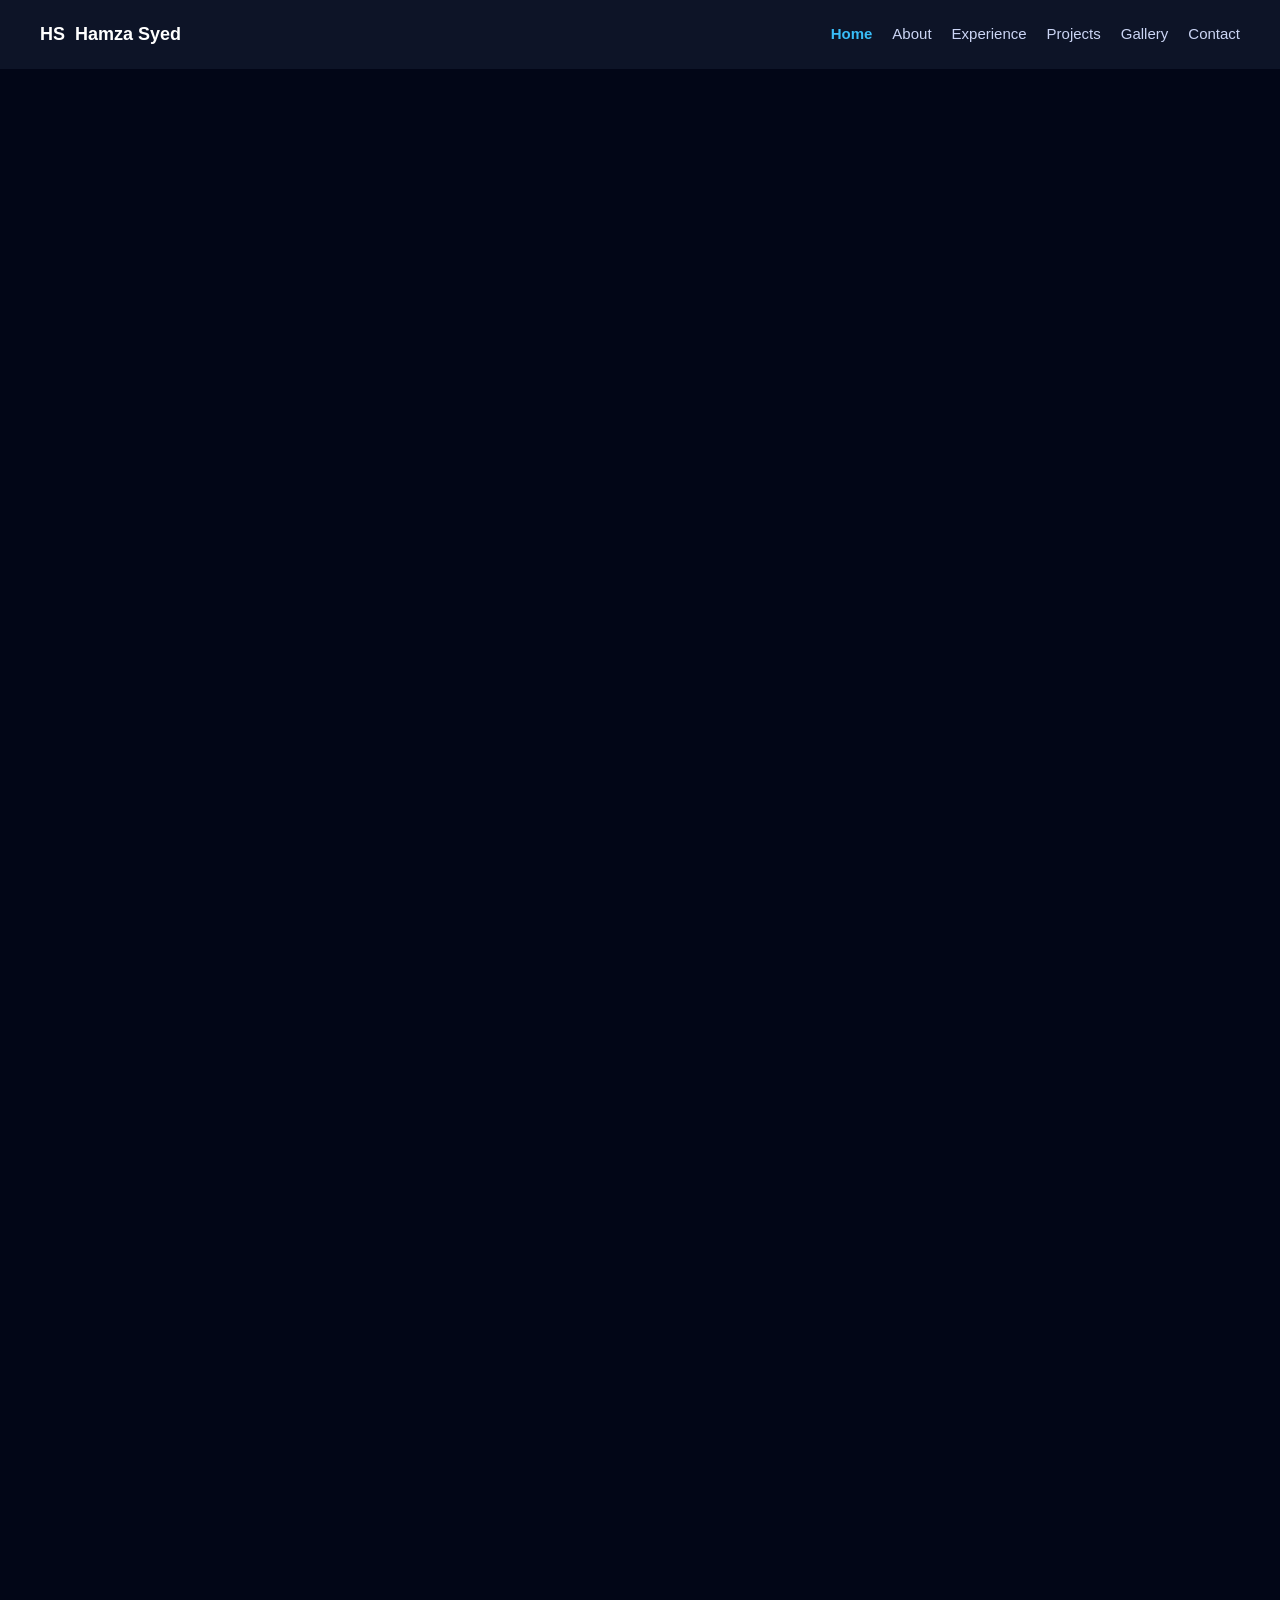
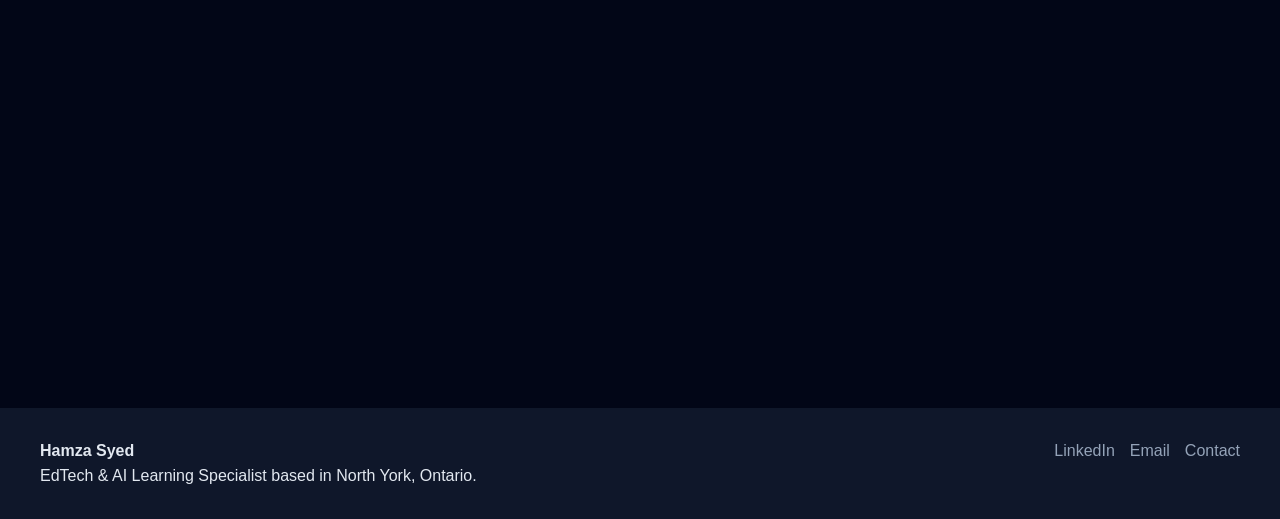
==== index.html @ 0a624311 "Update skills displayed in index.html Removed some skills from the skills display section." ====
<!DOCTYPE html>
<html lang="en">
<head>
  <meta charset="UTF-8" />
  <meta name="viewport" content="width=device-width, initial-scale=1.0" />
  <title>Hamza Syed | EdTech, AI & Data Learning Specialist</title>
  <meta name="description" content="Portfolio of Hamza Syed, EdTech & AI Learning Specialist, founder of EduTechX Global, focused on AI literacy, data analytics, learning design, and scalable education programs." />
  <link rel="stylesheet" href="style.css" />
  <script defer src="script.js"></script>
</head>
<body>
  <header class="site-header">
    <a class="brand" href="index.html"><span class="brand-mark">HS</span><span>Hamza Syed</span></a>
    <button class="nav-toggle" aria-label="Open navigation">☰</button>
    <nav class="nav">
      <a class="active" href="index.html">Home</a>
      <a href="about.html">About</a>
      <a href="experience.html">Experience</a>
      <a href="projects.html">Projects</a>
      <a href="gallery.html">Gallery</a>
      <a href="contact.html">Contact</a>
    </nav>
  </header>

  <main>
    <section class="hero hero-grid">
      <div class="hero-copy reveal">
        <p class="eyebrow">EdTech • AI Literacy • Data Storytelling • Learning Design</p>
        <h1>Helping non-technical learners understand AI, data, and machine learning through practical education.</h1>
        <p class="lead">I design and deliver AI-driven learning experiences, data analytics courses, and scalable digital literacy programs for students, educators, professionals, and institutions.</p>
        <div class="hero-actions">
          <a class="btn primary" href="projects.html">Explore My Work</a>
          <a class="btn secondary" href="contact.html">Work With Me</a>
        </div>
        <div class="quick-stats">
          <div><strong>10+</strong><span>Years teaching</span></div>
          <div><strong>5+</strong><span>Countries</span></div>
          <div><strong>AI + Data</strong><span>Core focus</span></div>
        </div>
      </div>
      <div class="hero-visual reveal">
        <div class="profile-card">
          <div class="avatar-placeholder">HS</div>
          <h2>Hamza Syed</h2>
          <p>EdTech & AI Learning Specialist</p>
          <div class="pill-row">
            <span>Python</span><span>Tableau</span><span>Power BI</span><span>ArcGIS</span>
          </div>
        </div>
        <svg class="hero-svg" viewBox="0 0 500 340" role="img" aria-label="AI learning network graphic">
          <defs><linearGradient id="g" x1="0" x2="1"><stop offset="0" stop-color="#38bdf8"/><stop offset="1" stop-color="#8b5cf6"/></linearGradient></defs>
          <circle cx="250" cy="170" r="95" fill="url(#g)" opacity="0.18"/>
          <circle cx="250" cy="170" r="45" fill="url(#g)" opacity="0.55"/>
          <g stroke="#7dd3fc" stroke-width="3" opacity="0.75">
            <line x1="250" y1="170" x2="110" y2="90"/><line x1="250" y1="170" x2="390" y2="85"/>
            <line x1="250" y1="170" x2="110" y2="250"/><line x1="250" y1="170" x2="385" y2="255"/>
            <line x1="250" y1="170" x2="250" y2="45"/><line x1="250" y1="170" x2="250" y2="300"/>
          </g>
          <g fill="#e0f2fe">
            <circle cx="110" cy="90" r="18"/><circle cx="390" cy="85" r="18"/><circle cx="110" cy="250" r="18"/>
            <circle cx="385" cy="255" r="18"/><circle cx="250" cy="45" r="18"/><circle cx="250" cy="300" r="18"/>
          </g>
          <text x="250" y="176" text-anchor="middle" font-size="20" fill="white" font-weight="700">AI</text>
        </svg>
      </div>
    </section>

    <section class="section reveal">
      <div class="section-heading">
        <p class="eyebrow">Professional Positioning</p>
        <h2>Where education, technology, and practical skills meet.</h2>
        <p>I bring together pedagogy, analytics, and hands-on tools to make advanced technology accessible for real learners.</p>
      </div>
      <div class="cards three">
        <article class="card"><div class="icon">🤖</div><h3>AI Literacy Programs</h3><p>Designing beginner-friendly learning experiences around generative AI, responsible use, prompt strategy, and classroom/workforce adoption.</p></article>
        <article class="card"><div class="icon">📊</div><h3>Data Analytics Training</h3><p>Teaching Python, Tableau, Power BI, ArcGIS, and machine learning concepts through applied projects and storytelling.</p></article>
        <article class="card"><div class="icon">🎓</div><h3>Learning Experience Design</h3><p>Building structured courses, workshops, rubrics, assessments, labs, and interactive materials for diverse audiences.</p></article>
      </div>
    </section>

    <section class="section split reveal">
      <div>
        <p class="eyebrow">Featured Brand</p>
        <h2>EduTechX Global</h2>
        <p>EduTechX Global is my platform for helping non-programmers, educators, and professionals build confidence in AI, data analytics, and digital transformation.</p>
        <a class="text-link" href="projects.html">View program ideas →</a>
      </div>
      <div class="feature-panel">
        <h3>Learning themes</h3>
        <ul class="check-list">
          <li>Teaching machine learning without heavy coding</li>
          <li>AI literacy for educators and organizations</li>
          <li>Data storytelling with dashboards and maps</li>
          <li>Upskilling pathways for non-technical learners</li>
        </ul>
      </div>
    </section>
  </main>

  <footer class="site-footer">
    <div><strong>Hamza Syed</strong><p>EdTech & AI Learning Specialist based in North York, Ontario.</p></div>
    <div class="footer-links"><a href="https://www.linkedin.com/in/hamza-giki/" target="_blank">LinkedIn</a><a href="mailto:hamzashah_345@yahoo.com">Email</a><a href="contact.html">Contact</a></div>
  </footer>
</body>
</html>
---- style.css ----
/* RESET */
* {
  margin: 0;
  padding: 0;
  box-sizing: border-box;
}

/* BODY */
body {
  font-family: 'Segoe UI', Tahoma, sans-serif;
  background: #020617;
  color: #e2e8f0;
  line-height: 1.6;
}

/* HEADER */
.site-header {
  display: flex;
  justify-content: space-between;
  align-items: center;
  padding: 20px 40px;
  background: rgba(15, 23, 42, 0.9);
  backdrop-filter: blur(10px);
}

/* BRAND */
.brand {
  display: flex;
  align-items: center;
  gap: 10px;
  text-decoration: none;
  color: white;
  font-weight: bold;
  font-size: 18px;
}

/* PROFILE IMAGE (REPLACES HS) */
.profile-avatar {
  display: inline-block;
  padding: 4px;
  border-radius: 18px;
  background: linear-gradient(135deg, #38bdf8, #6366f1);
}

.profile-avatar img {
  width: 60px;
  height: 60px;
  border-radius: 16px;
  object-fit: cover;
}

/* NAVIGATION */
.nav {
  display: flex;
  gap: 20px;
}

.nav a {
  text-decoration: none;
  color: #cbd5f5;
  font-size: 15px;
  transition: 0.3s;
}

.nav a:hover {
  color: #38bdf8;
}

.nav .active {
  color: #38bdf8;
  font-weight: bold;
}

/* MOBILE NAV */
.nav-toggle {
  display: none;
  font-size: 24px;
  background: none;
  color: white;
  border: none;
}

/* HERO */
.page-hero {
  text-align: center;
  padding: 80px 20px;
}

.page-hero h1 {
  font-size: 36px;
  margin: 10px 0;
}

.page-hero .lead {
  max-width: 700px;
  margin: auto;
  opacity: 0.8;
}

/* SECTION */
.section {
  padding: 60px 40px;
}

/* SPLIT SECTION */
.split {
  display: flex;
  gap: 40px;
  align-items: center;
}

.split div {
  flex: 1;
}

/* GALLERY */
.gallery-grid {
  display: grid;
  grid-template-columns: repeat(auto-fit, minmax(260px, 1fr));
  gap: 20px;
}

.gallery-card {
  background: #1e293b;
  border-radius: 16px;
  overflow: hidden;
  transition: 0.3s;
}

.gallery-card:hover {
  transform: translateY(-5px);
}

.gallery-card img {
  width: 100%;
  height: 220px;
  object-fit: cover;
}

.gallery-content {
  padding: 15px;
}

.gallery-content span {
  color: #38bdf8;
  font-size: 12px;
}

.gallery-content h3 {
  margin: 5px 0;
}

.gallery-content p {
  font-size: 14px;
  opacity: 0.8;
}

/* FORM */
.container {
  max-width: 700px;
  margin: auto;
  padding: 40px;
}

form input,
form textarea {
  width: 100%;
  padding: 12px;
  margin: 10px 0;
  border-radius: 8px;
  border: none;
}

form button {
  background: #38bdf8;
  color: black;
  padding: 12px;
  border: none;
  border-radius: 8px;
  cursor: pointer;
}

/* FOOTER */
.site-footer {
  display: flex;
  justify-content: space-between;
  padding: 30px 40px;
  background: #0f172a;
  margin-top: 40px;
}

.footer-links a {
  margin-left: 15px;
  color: #94a3b8;
  text-decoration: none;
}

.footer-links a:hover {
  color: #38bdf8;
}

/* ANIMATION */
.reveal {
  opacity: 0;
  transform: translateY(30px);
  transition: 0.6s ease;
}

.reveal.active {
  opacity: 1;
  transform: translateY(0);
}

/* RESPONSIVE */
@media (max-width: 768px) {

  .nav {
    display: none;
    flex-direction: column;
    background: #020617;
    position: absolute;
    top: 70px;
    right: 20px;
    padding: 20px;
  }

  .nav.show {
    display: flex;
  }

  .nav-toggle {
    display: block;
  }

  .split {
    flex-direction: column;
  }
}
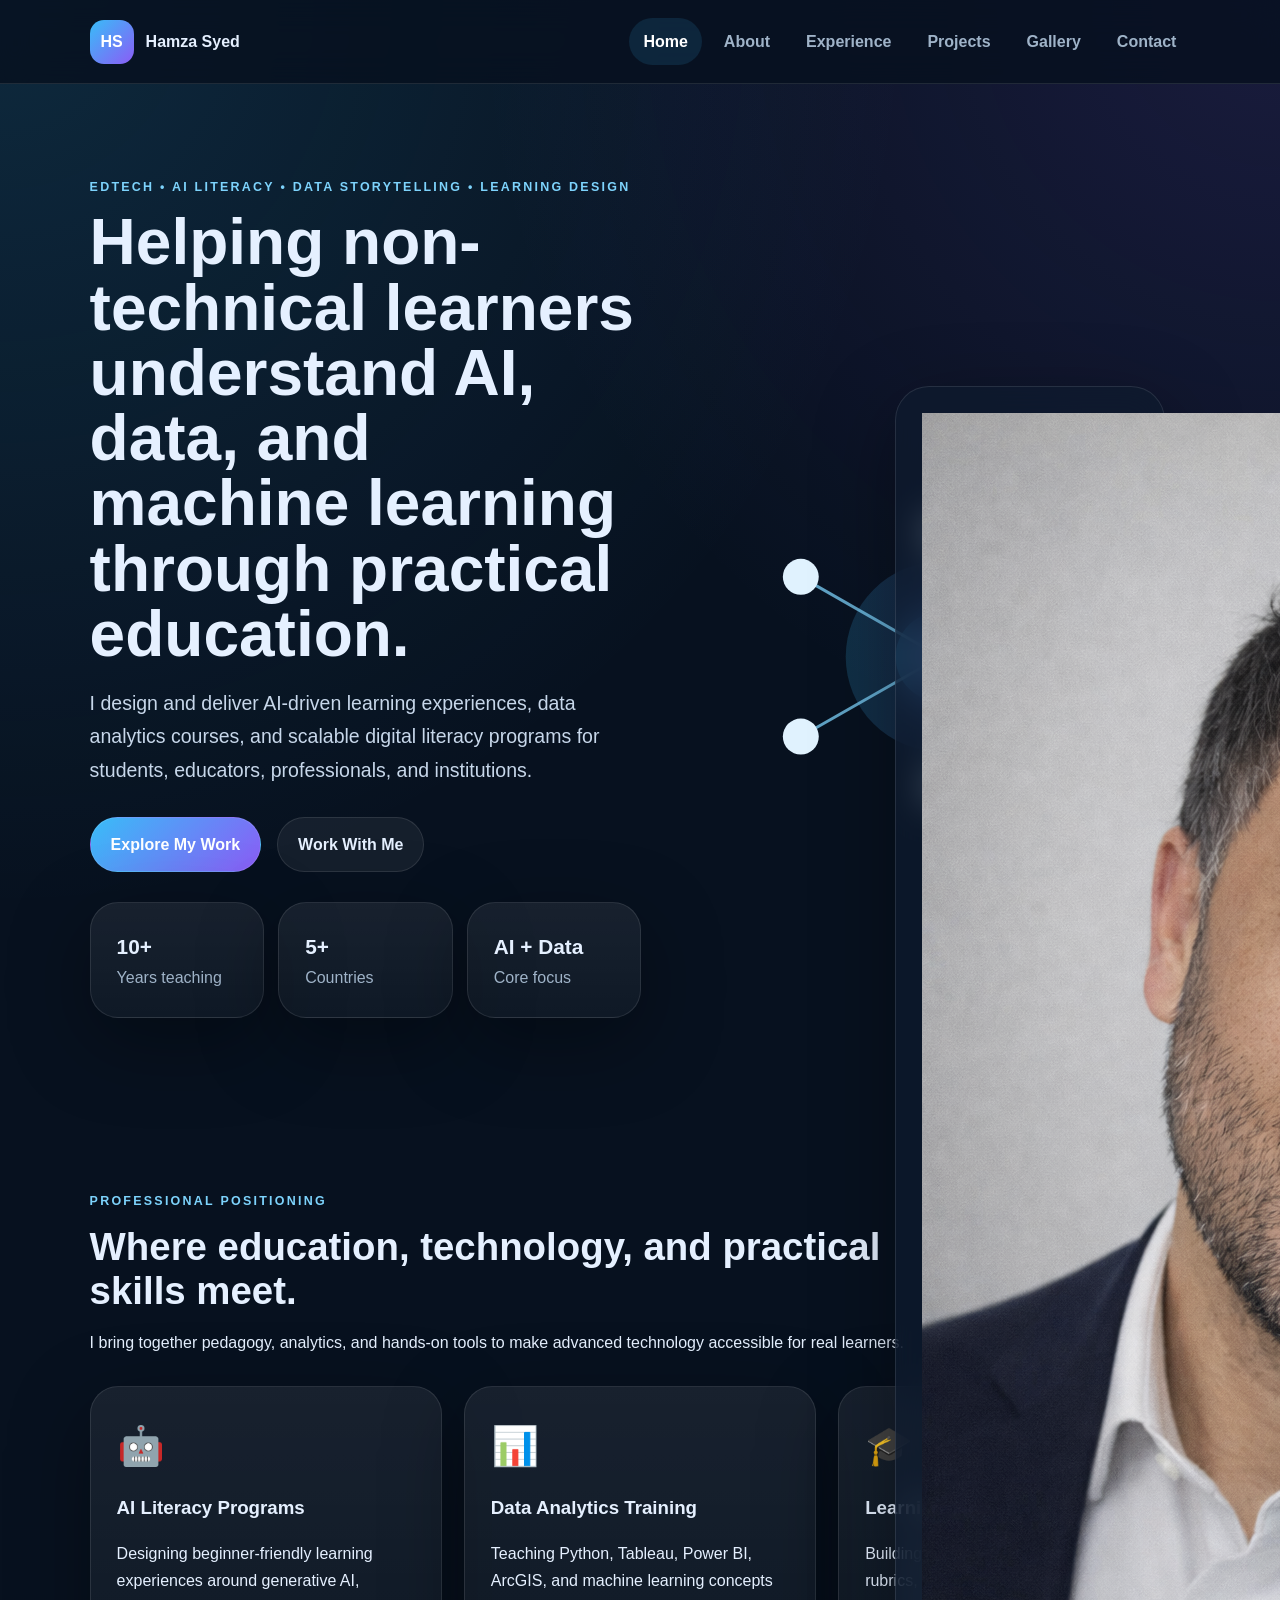
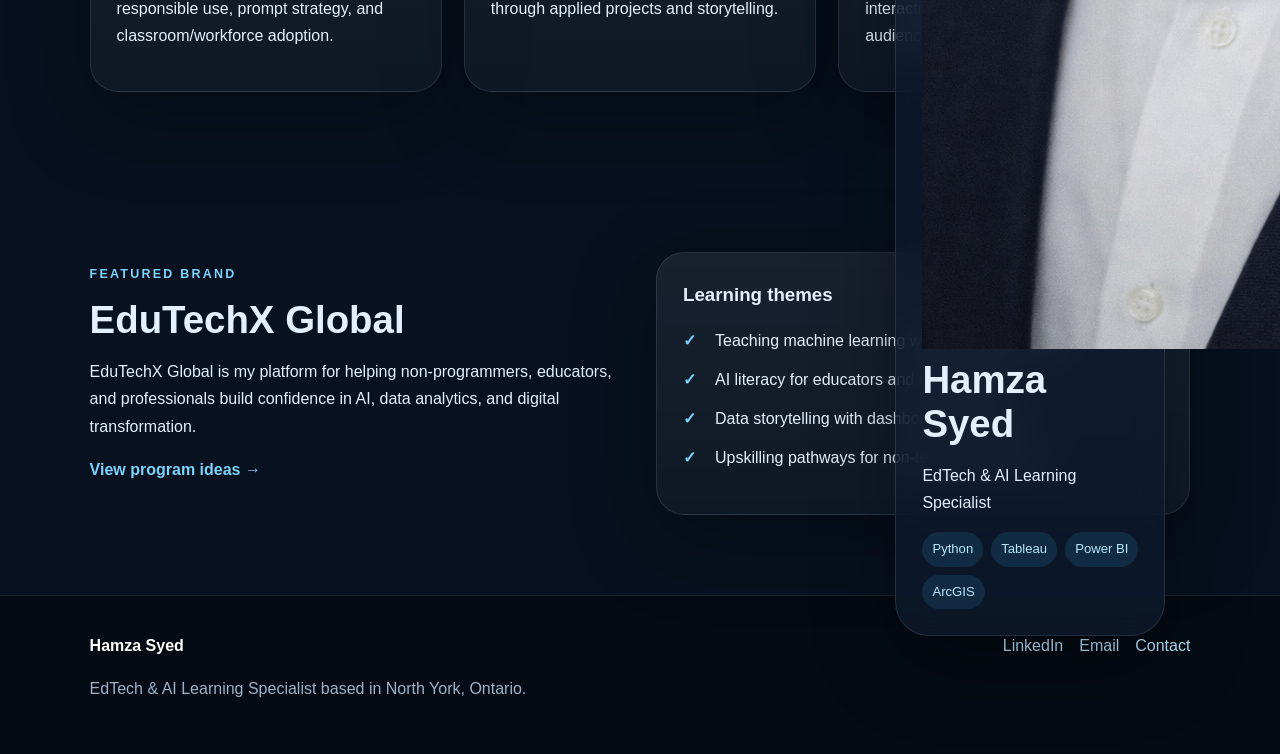
==== commit d0d7f370: "Update index.html" ====
--- a/index.html
+++ b/index.html
@@ -40,7 +40,9 @@
       </div>
       <div class="hero-visual reveal">
         <div class="profile-card">
-          <div class="avatar-placeholder">HS</div>
+          <div class="profile-image-holder">
+  <img src="assets/profile.png" alt="Hamza Syed profile picture">
+</div>
           <h2>Hamza Syed</h2>
           <p>EdTech & AI Learning Specialist</p>
           <div class="pill-row">
--- a/style.css
+++ b/style.css
@@ -1,238 +1 @@
-/* RESET */
-* {
-  margin: 0;
-  padding: 0;
-  box-sizing: border-box;
-}
-
-/* BODY */
-body {
-  font-family: 'Segoe UI', Tahoma, sans-serif;
-  background: #020617;
-  color: #e2e8f0;
-  line-height: 1.6;
-}
-
-/* HEADER */
-.site-header {
-  display: flex;
-  justify-content: space-between;
-  align-items: center;
-  padding: 20px 40px;
-  background: rgba(15, 23, 42, 0.9);
-  backdrop-filter: blur(10px);
-}
-
-/* BRAND */
-.brand {
-  display: flex;
-  align-items: center;
-  gap: 10px;
-  text-decoration: none;
-  color: white;
-  font-weight: bold;
-  font-size: 18px;
-}
-
-/* PROFILE IMAGE (REPLACES HS) */
-.profile-avatar {
-  display: inline-block;
-  padding: 4px;
-  border-radius: 18px;
-  background: linear-gradient(135deg, #38bdf8, #6366f1);
-}
-
-.profile-avatar img {
-  width: 60px;
-  height: 60px;
-  border-radius: 16px;
-  object-fit: cover;
-}
-
-/* NAVIGATION */
-.nav {
-  display: flex;
-  gap: 20px;
-}
-
-.nav a {
-  text-decoration: none;
-  color: #cbd5f5;
-  font-size: 15px;
-  transition: 0.3s;
-}
-
-.nav a:hover {
-  color: #38bdf8;
-}
-
-.nav .active {
-  color: #38bdf8;
-  font-weight: bold;
-}
-
-/* MOBILE NAV */
-.nav-toggle {
-  display: none;
-  font-size: 24px;
-  background: none;
-  color: white;
-  border: none;
-}
-
-/* HERO */
-.page-hero {
-  text-align: center;
-  padding: 80px 20px;
-}
-
-.page-hero h1 {
-  font-size: 36px;
-  margin: 10px 0;
-}
-
-.page-hero .lead {
-  max-width: 700px;
-  margin: auto;
-  opacity: 0.8;
-}
-
-/* SECTION */
-.section {
-  padding: 60px 40px;
-}
-
-/* SPLIT SECTION */
-.split {
-  display: flex;
-  gap: 40px;
-  align-items: center;
-}
-
-.split div {
-  flex: 1;
-}
-
-/* GALLERY */
-.gallery-grid {
-  display: grid;
-  grid-template-columns: repeat(auto-fit, minmax(260px, 1fr));
-  gap: 20px;
-}
-
-.gallery-card {
-  background: #1e293b;
-  border-radius: 16px;
-  overflow: hidden;
-  transition: 0.3s;
-}
-
-.gallery-card:hover {
-  transform: translateY(-5px);
-}
-
-.gallery-card img {
-  width: 100%;
-  height: 220px;
-  object-fit: cover;
-}
-
-.gallery-content {
-  padding: 15px;
-}
-
-.gallery-content span {
-  color: #38bdf8;
-  font-size: 12px;
-}
-
-.gallery-content h3 {
-  margin: 5px 0;
-}
-
-.gallery-content p {
-  font-size: 14px;
-  opacity: 0.8;
-}
-
-/* FORM */
-.container {
-  max-width: 700px;
-  margin: auto;
-  padding: 40px;
-}
-
-form input,
-form textarea {
-  width: 100%;
-  padding: 12px;
-  margin: 10px 0;
-  border-radius: 8px;
-  border: none;
-}
-
-form button {
-  background: #38bdf8;
-  color: black;
-  padding: 12px;
-  border: none;
-  border-radius: 8px;
-  cursor: pointer;
-}
-
-/* FOOTER */
-.site-footer {
-  display: flex;
-  justify-content: space-between;
-  padding: 30px 40px;
-  background: #0f172a;
-  margin-top: 40px;
-}
-
-.footer-links a {
-  margin-left: 15px;
-  color: #94a3b8;
-  text-decoration: none;
-}
-
-.footer-links a:hover {
-  color: #38bdf8;
-}
-
-/* ANIMATION */
-.reveal {
-  opacity: 0;
-  transform: translateY(30px);
-  transition: 0.6s ease;
-}
-
-.reveal.active {
-  opacity: 1;
-  transform: translateY(0);
-}
-
-/* RESPONSIVE */
-@media (max-width: 768px) {
-
-  .nav {
-    display: none;
-    flex-direction: column;
-    background: #020617;
-    position: absolute;
-    top: 70px;
-    right: 20px;
-    padding: 20px;
-  }
-
-  .nav.show {
-    display: flex;
-  }
-
-  .nav-toggle {
-    display: block;
-  }
-
-  .split {
-    flex-direction: column;
-  }
-}
+:root{--bg:#07111f;--panel:#0f1b2e;--panel2:#12233b;--text:#e5f0ff;--muted:#9fb3c8;--brand:#38bdf8;--brand2:#8b5cf6;--line:rgba(255,255,255,.1);--shadow:0 24px 80px rgba(0,0,0,.35)}*{box-sizing:border-box}body{margin:0;font-family:Inter,Segoe UI,Arial,sans-serif;background:radial-gradient(circle at top left,rgba(56,189,248,.14),transparent 34%),radial-gradient(circle at top right,rgba(139,92,246,.14),transparent 30%),var(--bg);color:var(--text);line-height:1.7}a{color:inherit}.site-header{position:sticky;top:0;z-index:10;display:flex;align-items:center;justify-content:space-between;padding:18px 7%;background:rgba(7,17,31,.82);backdrop-filter:blur(16px);border-bottom:1px solid var(--line)}.brand{display:flex;align-items:center;gap:12px;text-decoration:none;font-weight:800}.brand-mark{display:grid;place-items:center;width:44px;height:44px;border-radius:14px;background:linear-gradient(135deg,var(--brand),var(--brand2));color:white}.nav{display:flex;gap:8px}.nav a{padding:10px 14px;border-radius:999px;color:var(--muted);text-decoration:none;font-weight:650}.nav a:hover,.nav a.active{background:rgba(56,189,248,.12);color:white}.nav-toggle{display:none;background:none;color:white;border:0;font-size:28px}.hero,.page-hero,.section{padding:80px 7%}.hero-grid{display:grid;grid-template-columns:1.05fr .95fr;gap:50px;align-items:center;min-height:82vh}.eyebrow{color:#7dd3fc;text-transform:uppercase;letter-spacing:.18em;font-size:.78rem;font-weight:800}h1{font-size:clamp(2.3rem,5vw,5rem);line-height:1.02;margin:12px 0 20px}h2{font-size:clamp(1.7rem,3vw,3rem);line-height:1.15;margin:0 0 16px}h3{margin:0 0 10px}.lead{font-size:1.22rem;color:#c7d7ea;max-width:850px}.hero-actions{display:flex;gap:16px;flex-wrap:wrap;margin:30px 0}.btn{display:inline-flex;align-items:center;justify-content:center;padding:13px 20px;border-radius:999px;text-decoration:none;font-weight:800;border:1px solid var(--line)}.primary{background:linear-gradient(135deg,var(--brand),var(--brand2));color:white}.secondary{background:rgba(255,255,255,.06)}.quick-stats{display:grid;grid-template-columns:repeat(3,1fr);gap:14px;margin-top:30px}.quick-stats div,.card,.feature-panel,.experience-item,.project-card,.contact-card,.cta-box,.code-note{background:linear-gradient(180deg,rgba(255,255,255,.07),rgba(255,255,255,.035));border:1px solid var(--line);border-radius:28px;padding:26px;box-shadow:var(--shadow)}.quick-stats strong{display:block;font-size:1.3rem}.quick-stats span,.muted{color:var(--muted)}.hero-visual{position:relative;min-height:470px}.profile-card{position:absolute;right:25px;top:30px;width:270px;z-index:2;background:rgba(15,27,46,.72);backdrop-filter:blur(18px);border:1px solid var(--line);border-radius:34px;padding:26px;box-shadow:var(--shadow)}.avatar-placeholder{display:grid;place-items:center;width:92px;height:92px;border-radius:28px;background:linear-gradient(135deg,var(--brand),var(--brand2));font-size:2rem;font-weight:900}.pill-row{display:flex;flex-wrap:wrap;gap:8px}.pill-row span{padding:6px 10px;border-radius:999px;background:rgba(56,189,248,.12);color:#bae6fd;font-size:.82rem}.hero-svg{position:absolute;left:0;bottom:0;width:100%;max-width:560px}.section-heading{max-width:850px;margin-bottom:30px}.cards{display:grid;gap:22px}.cards.three{grid-template-columns:repeat(3,1fr)}.cards.two{grid-template-columns:repeat(2,1fr)}.card .icon{font-size:2.4rem;margin-bottom:14px}.split{display:grid;grid-template-columns:1fr 1fr;gap:32px;align-items:start}.check-list{padding-left:0;list-style:none}.check-list li{margin:12px 0;padding-left:32px;position:relative}.check-list li:before{content:'✓';position:absolute;left:0;color:#7dd3fc;font-weight:900}.text-link{color:#7dd3fc;font-weight:800;text-decoration:none}.timeline{display:grid;gap:18px}.timeline div{border-left:3px solid var(--brand);padding:10px 0 10px 24px}.timeline span,.date{color:#7dd3fc;font-weight:800}.experience-list{display:grid;gap:20px}.experience-item{display:grid;grid-template-columns:.9fr 1.4fr;gap:22px}.org{color:var(--muted);font-weight:700}.project-card{overflow:hidden}.project-visual{height:190px;border-radius:22px;margin-bottom:20px;background-size:cover;background-position:center}.visual-ai{background:radial-gradient(circle at 30% 35%,#38bdf8,transparent 22%),radial-gradient(circle at 70% 60%,#8b5cf6,transparent 25%),linear-gradient(135deg,#10233f,#182444)}.visual-dashboard{background:linear-gradient(135deg,#0e7490,#312e81);position:relative}.visual-learning{background:linear-gradient(135deg,#155e75,#581c87)}.visual-map{background:linear-gradient(135deg,#166534,#0f172a)}.course-grid{display:grid;grid-template-columns:repeat(4,1fr);gap:18px}.course-grid div{padding:22px;border:1px solid var(--line);border-radius:24px;background:rgba(255,255,255,.05)}.course-grid strong{color:#7dd3fc}.gallery-grid{display:grid;grid-template-columns:repeat(3,1fr);gap:20px}.gallery-card{min-height:270px;border-radius:30px;padding:26px;display:flex;flex-direction:column;justify-content:flex-end;border:1px solid var(--line);box-shadow:var(--shadow);background-size:cover;background-position:center}.gallery-card span{width:max-content;padding:6px 12px;border-radius:999px;background:rgba(255,255,255,.16);font-weight:800}.gradient-1{background:linear-gradient(135deg,#0ea5e9,#312e81)}.gradient-2{background:linear-gradient(135deg,#0369a1,#164e63)}.gradient-3{background:linear-gradient(135deg,#7c3aed,#0f172a)}.gradient-4{background:linear-gradient(135deg,#be123c,#1e293b)}.gradient-5{background:linear-gradient(135deg,#15803d,#0f172a)}.gradient-6{background:linear-gradient(135deg,#c2410c,#312e81)}.contact-grid{display:grid;grid-template-columns:1fr 1fr;gap:24px}.cta-box{text-align:center}.site-footer{display:flex;justify-content:space-between;gap:24px;padding:36px 7%;border-top:1px solid var(--line);background:#050b14;color:var(--muted)}.site-footer strong{color:white}.footer-links{display:flex;gap:16px;flex-wrap:wrap}.footer-links a{color:#bae6fd;text-decoration:none}.reveal{opacity:0;transform:translateY(18px);transition:.7s ease}.reveal.visible{opacity:1;transform:none}@media(max-width:900px){.nav{display:none;position:absolute;right:7%;top:72px;flex-direction:column;background:#0f1b2e;padding:16px;border-radius:20px}.nav.open{display:flex}.nav-toggle{display:block}.hero-grid,.split,.experience-item,.contact-grid{grid-template-columns:1fr}.cards.three,.cards.two,.gallery-grid,.course-grid{grid-template-columns:1fr}.quick-stats{grid-template-columns:1fr}.hero-visual{min-height:360px}.profile-card{position:relative;right:auto;top:auto;width:auto}.hero-svg{opacity:.5}.site-footer{flex-direction:column}h1{font-size:2.4rem}}
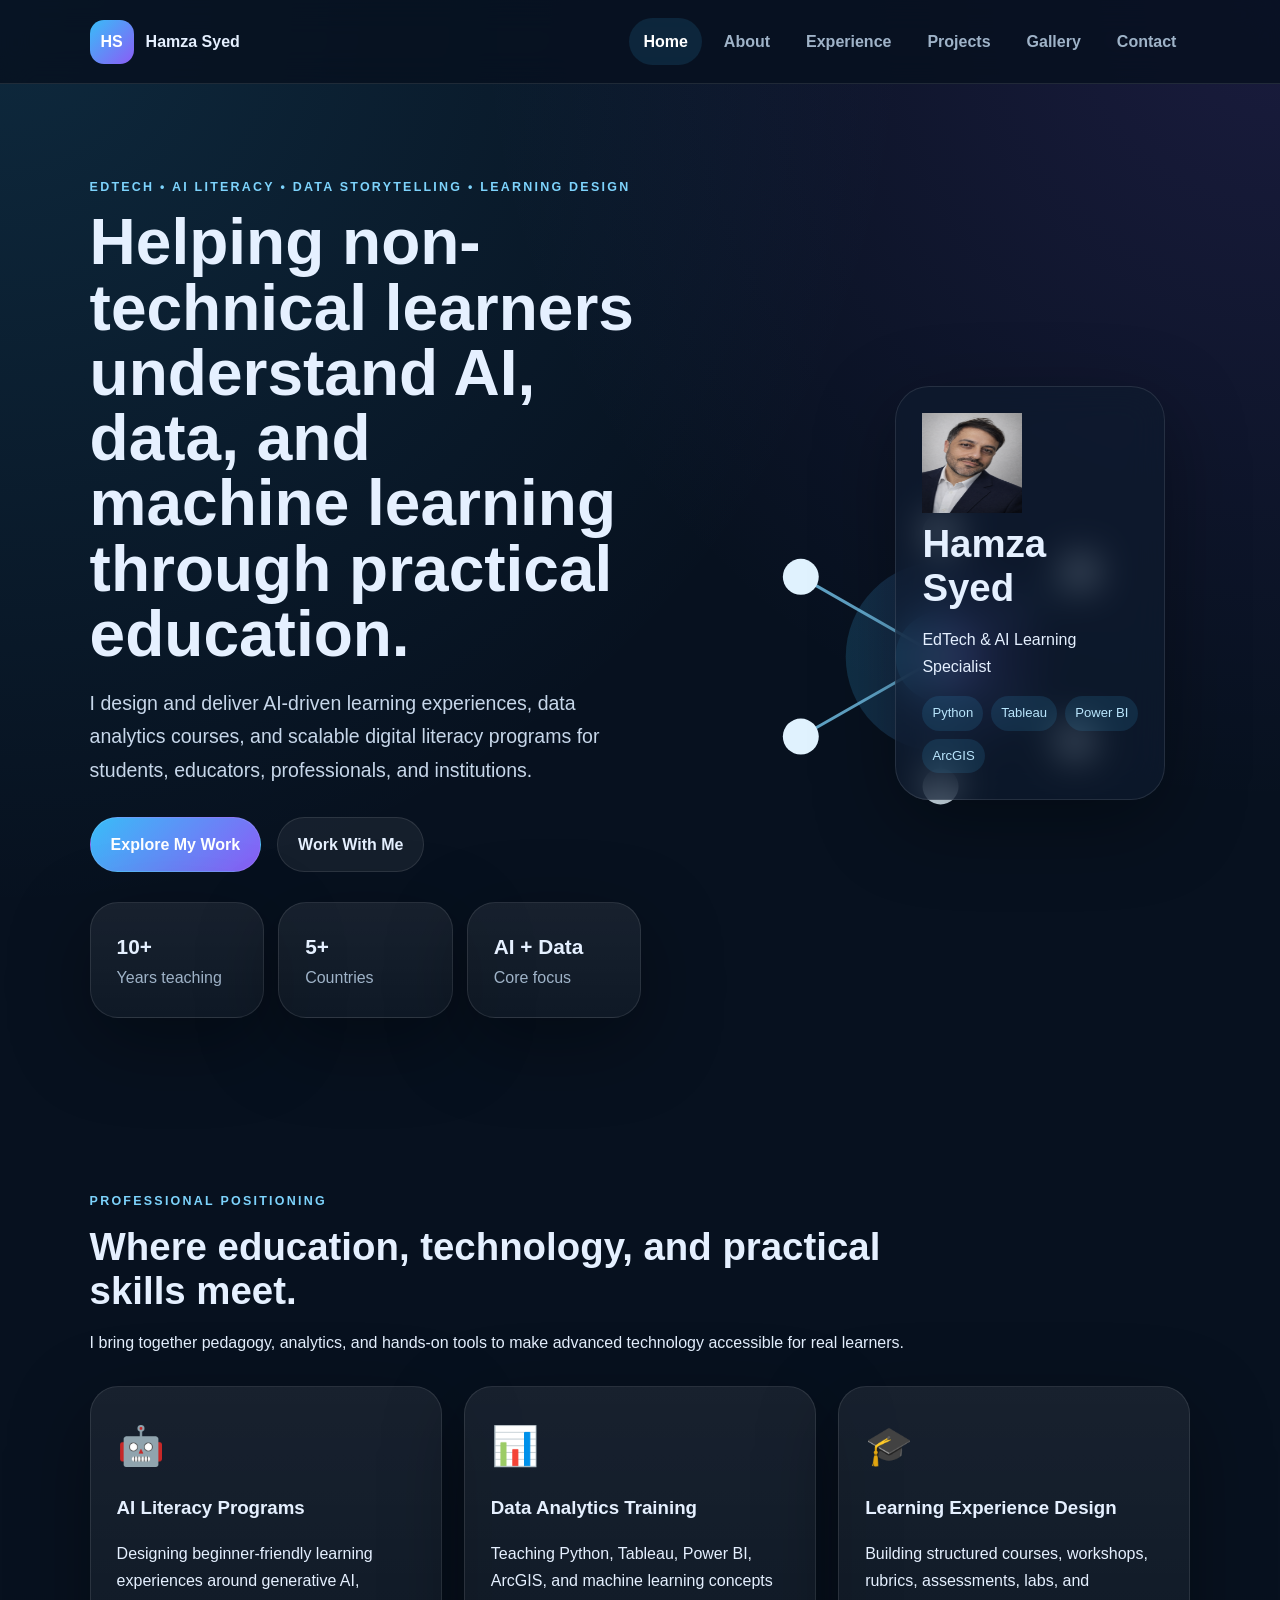
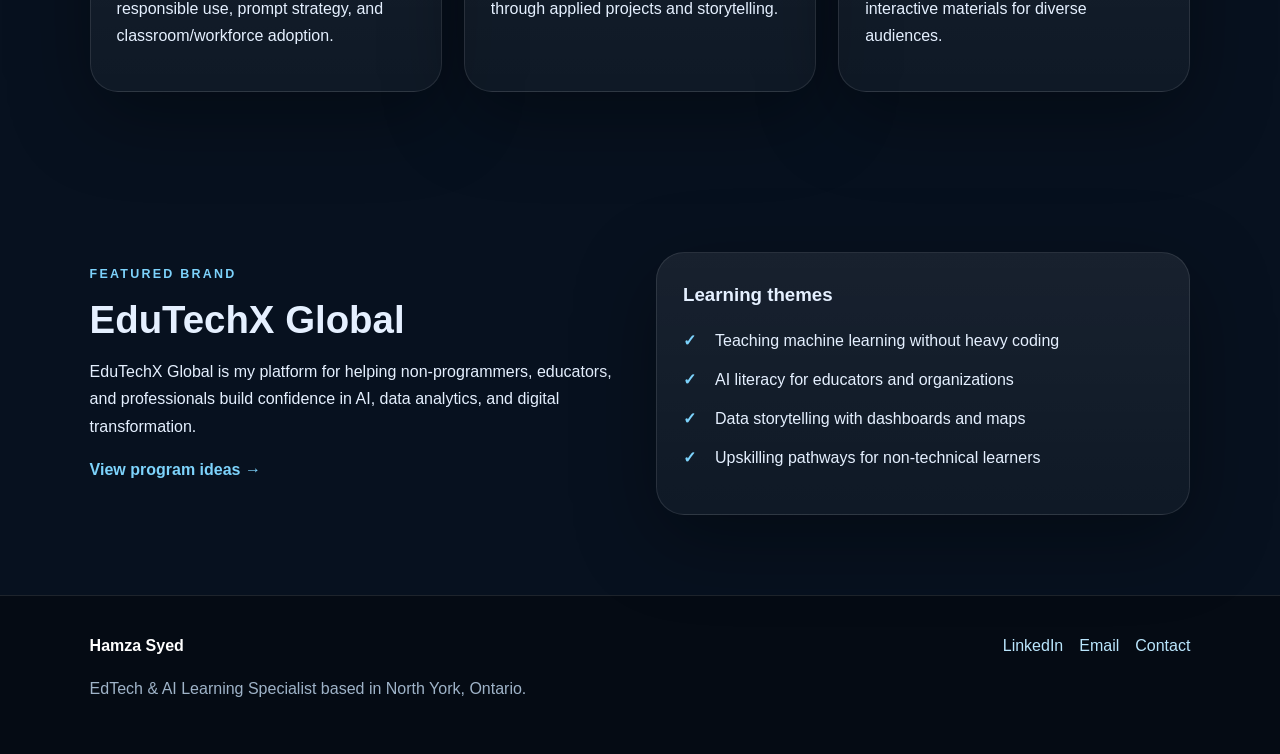
==== commit 269f5f69: "Add width and height attributes to profile image" ====
--- a/index.html
+++ b/index.html
@@ -40,9 +40,9 @@
       </div>
       <div class="hero-visual reveal">
         <div class="profile-card">
-          <div class="profile-image-holder">
-  <img src="assets/profile.png" alt="Hamza Syed profile picture">
-</div>
+        
+  <img src="assets/profile.png" width="100" height="100">
+
           <h2>Hamza Syed</h2>
           <p>EdTech & AI Learning Specialist</p>
           <div class="pill-row">
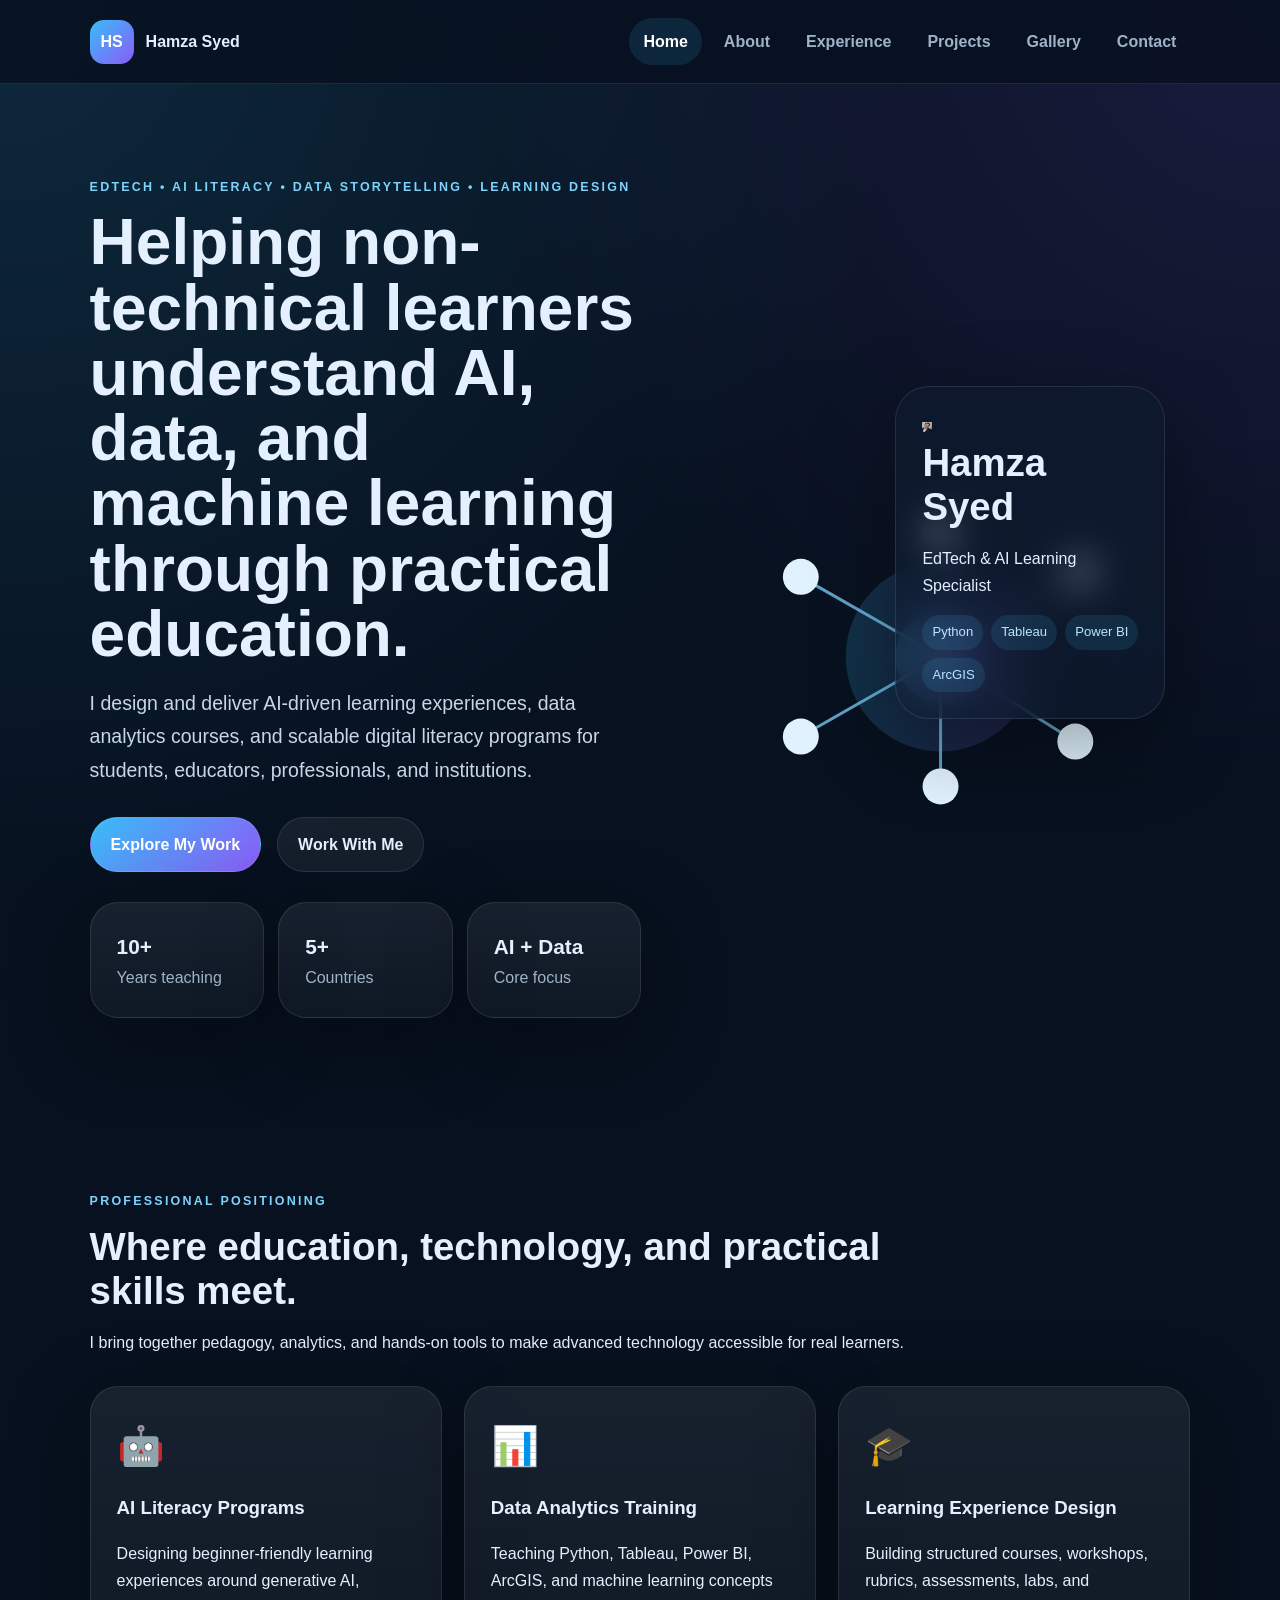
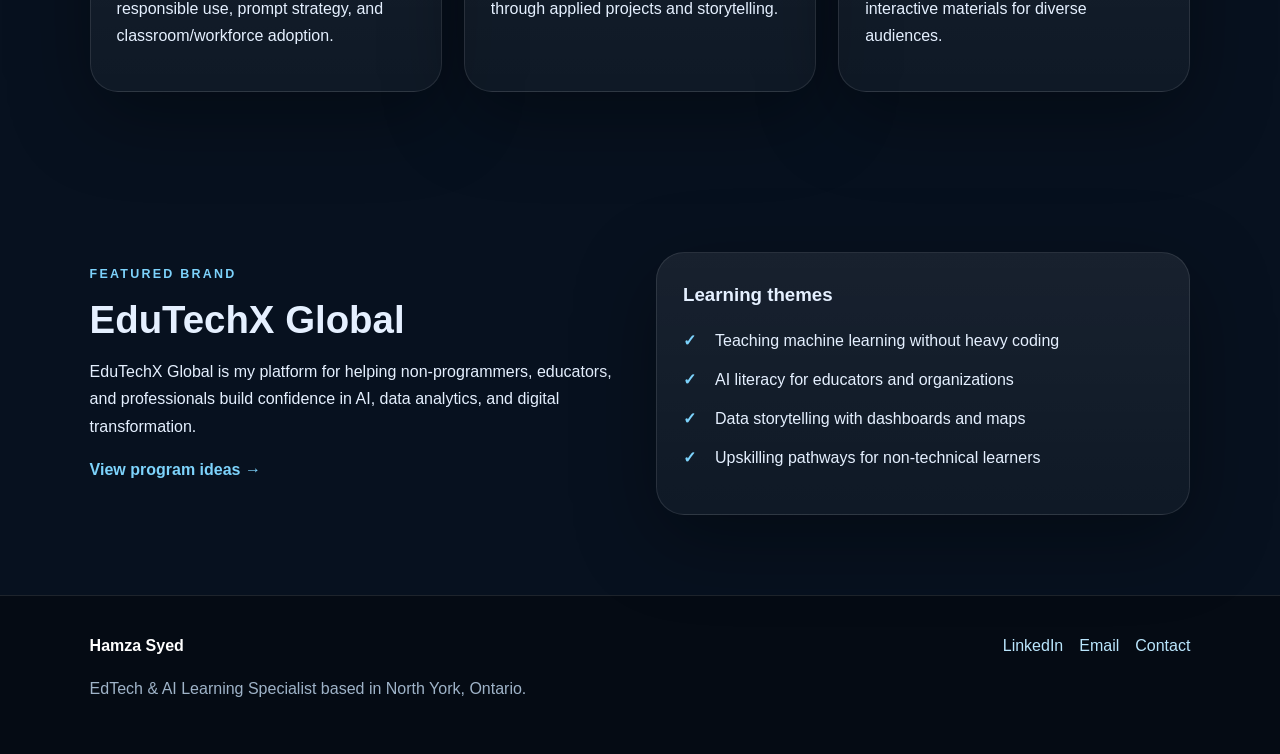
==== commit 3f585541: "Reduce profile image size in index.html" ====
--- a/index.html
+++ b/index.html
@@ -41,7 +41,7 @@
       <div class="hero-visual reveal">
         <div class="profile-card">
         
-  <img src="assets/profile.png" width="100" height="100">
+  <img src="assets/profile.png" width="10" height="10">
 
           <h2>Hamza Syed</h2>
           <p>EdTech & AI Learning Specialist</p>
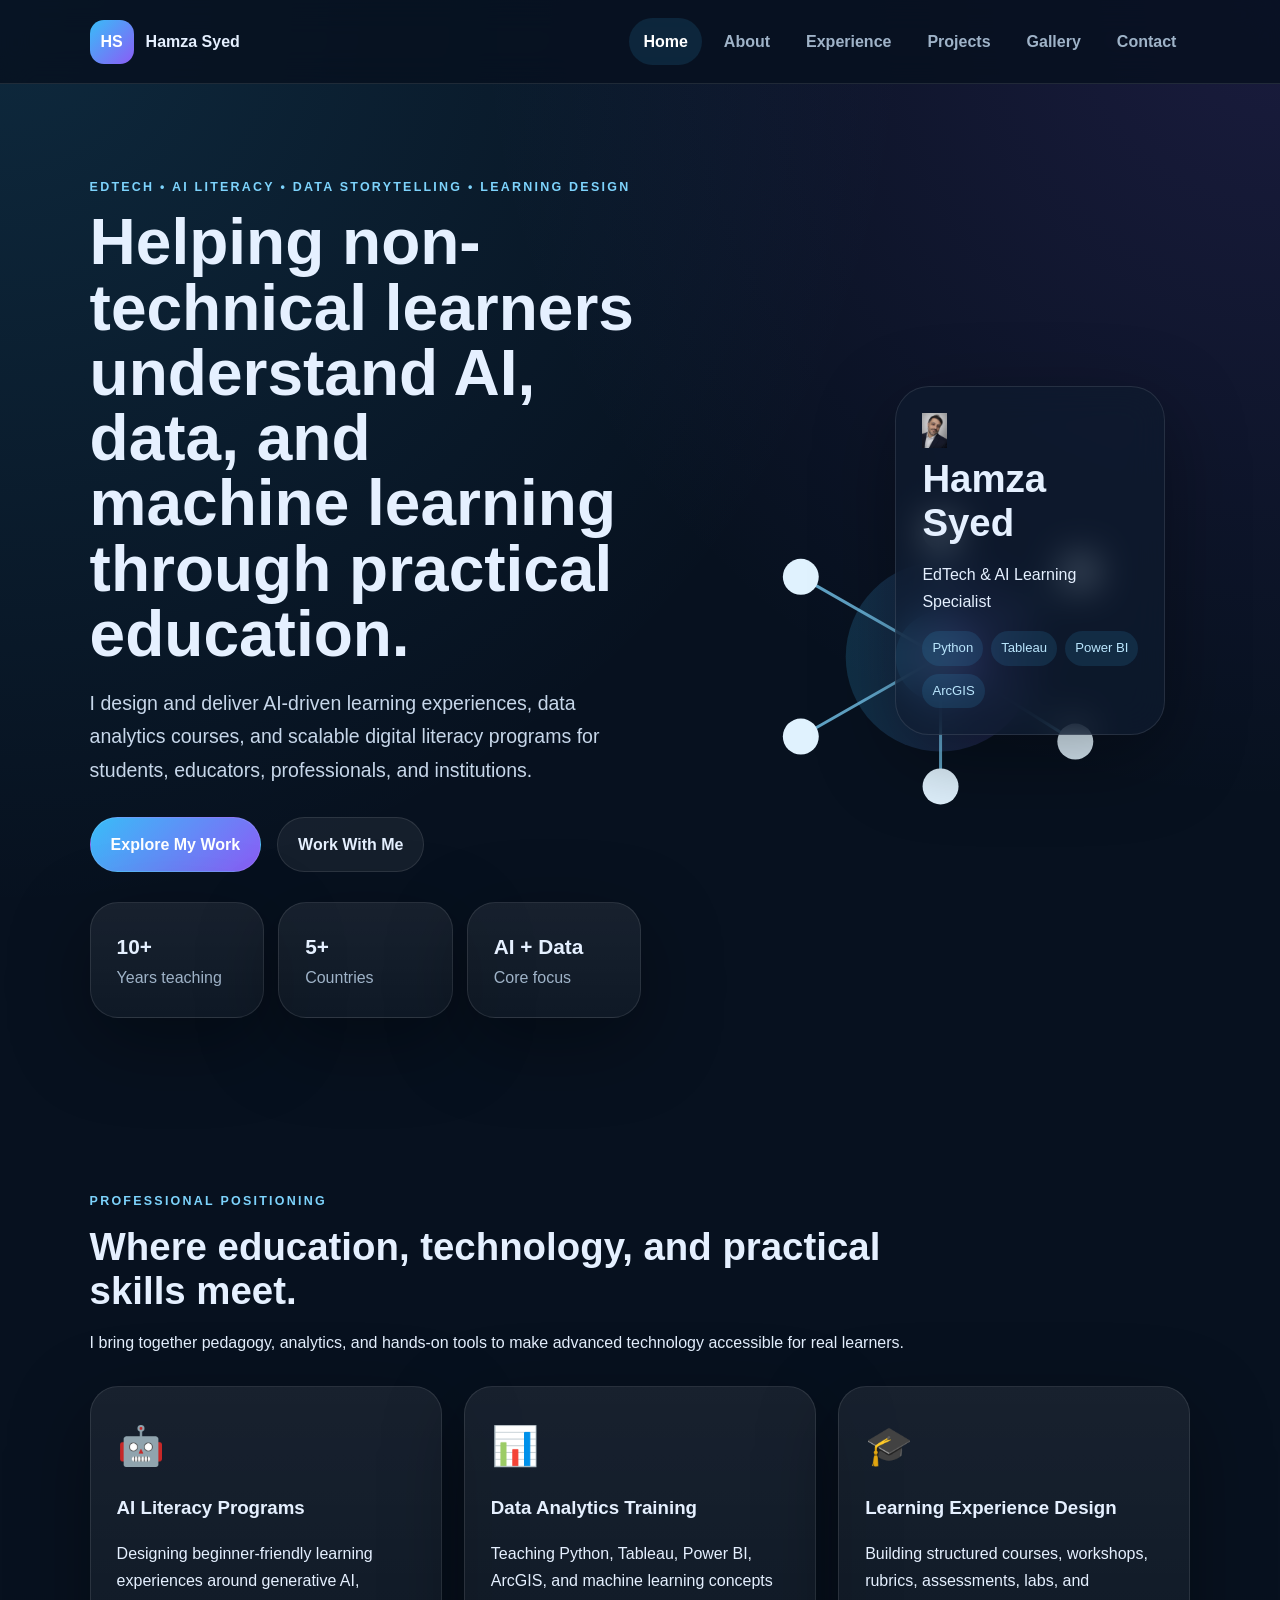
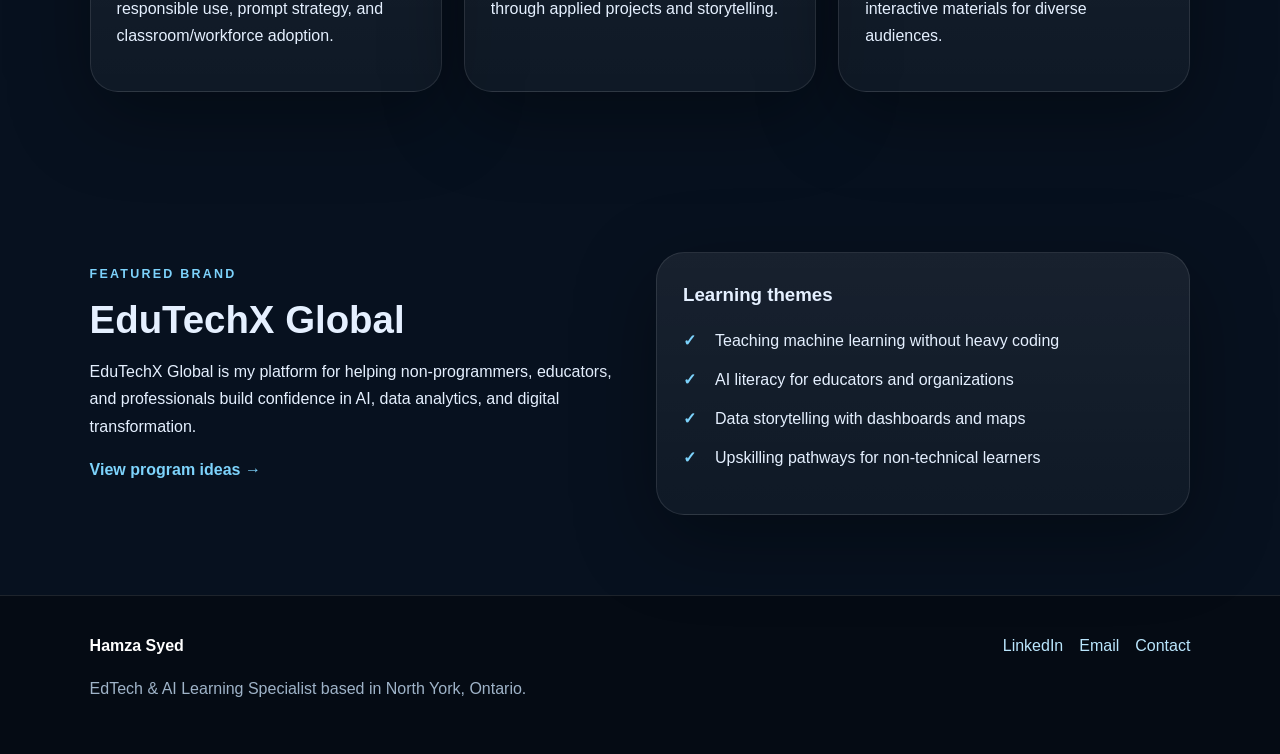
==== commit 69def38b: "Resize profile image in index.html" ====
--- a/index.html
+++ b/index.html
@@ -41,7 +41,7 @@
       <div class="hero-visual reveal">
         <div class="profile-card">
         
-  <img src="assets/profile.png" width="10" height="10">
+  <img src="assets/profile.png" width="25" height="35">
 
           <h2>Hamza Syed</h2>
           <p>EdTech & AI Learning Specialist</p>
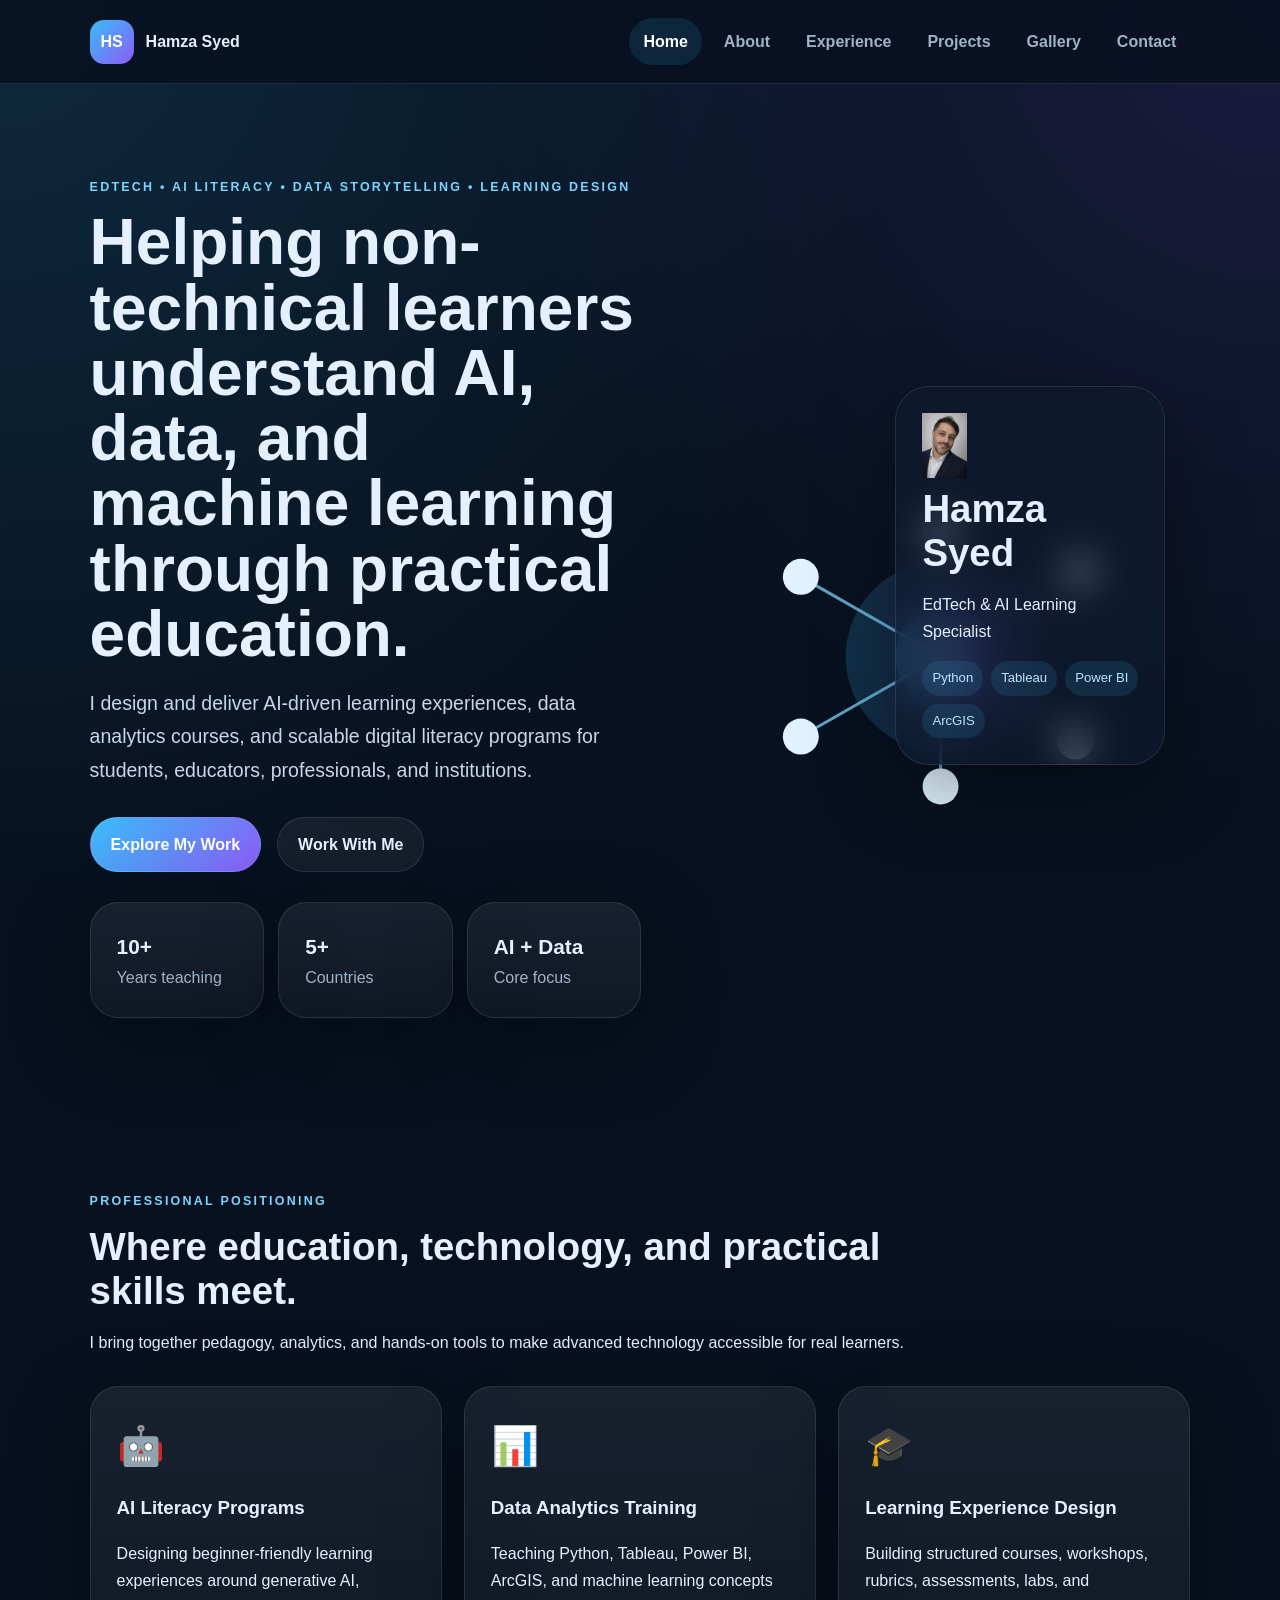
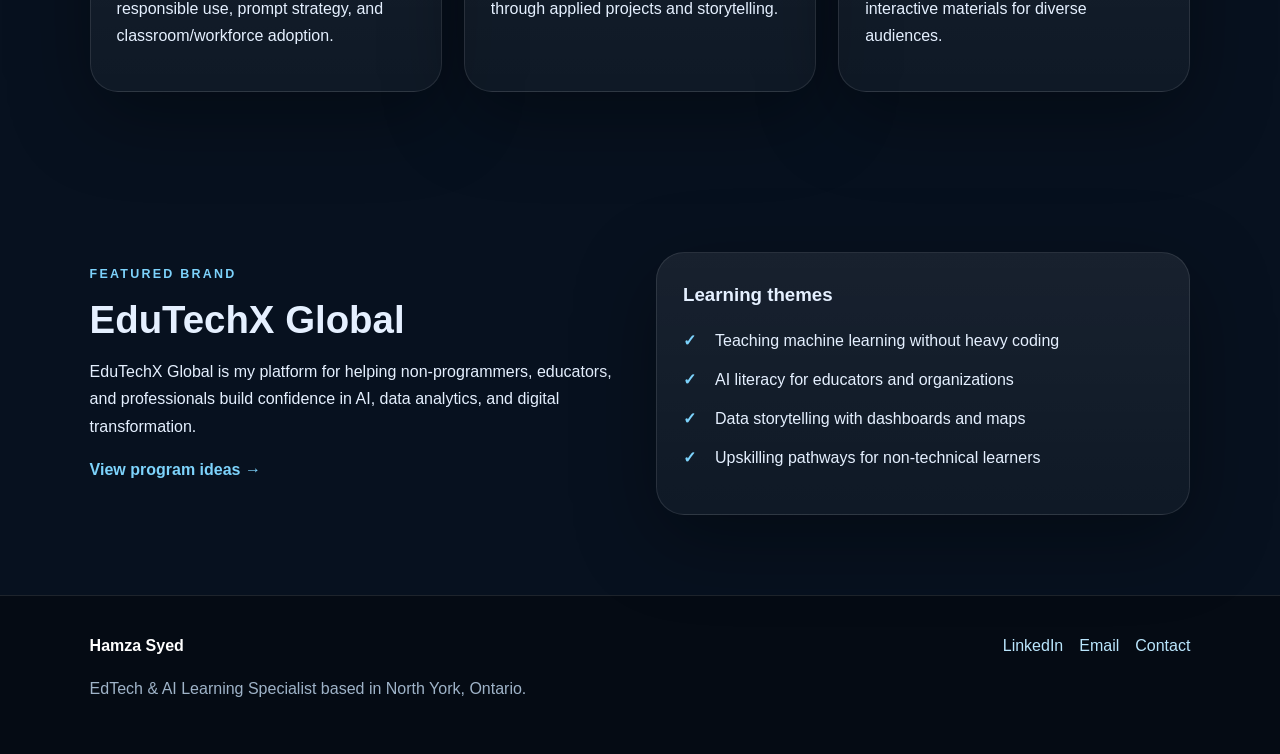
==== commit d2595f4b: "Update index.html" ====
--- a/index.html
+++ b/index.html
@@ -41,7 +41,7 @@
       <div class="hero-visual reveal">
         <div class="profile-card">
         
-  <img src="assets/profile.png" width="25" height="35">
+  <img src="assets/profile.png" width="45" height="65">
 
           <h2>Hamza Syed</h2>
           <p>EdTech & AI Learning Specialist</p>
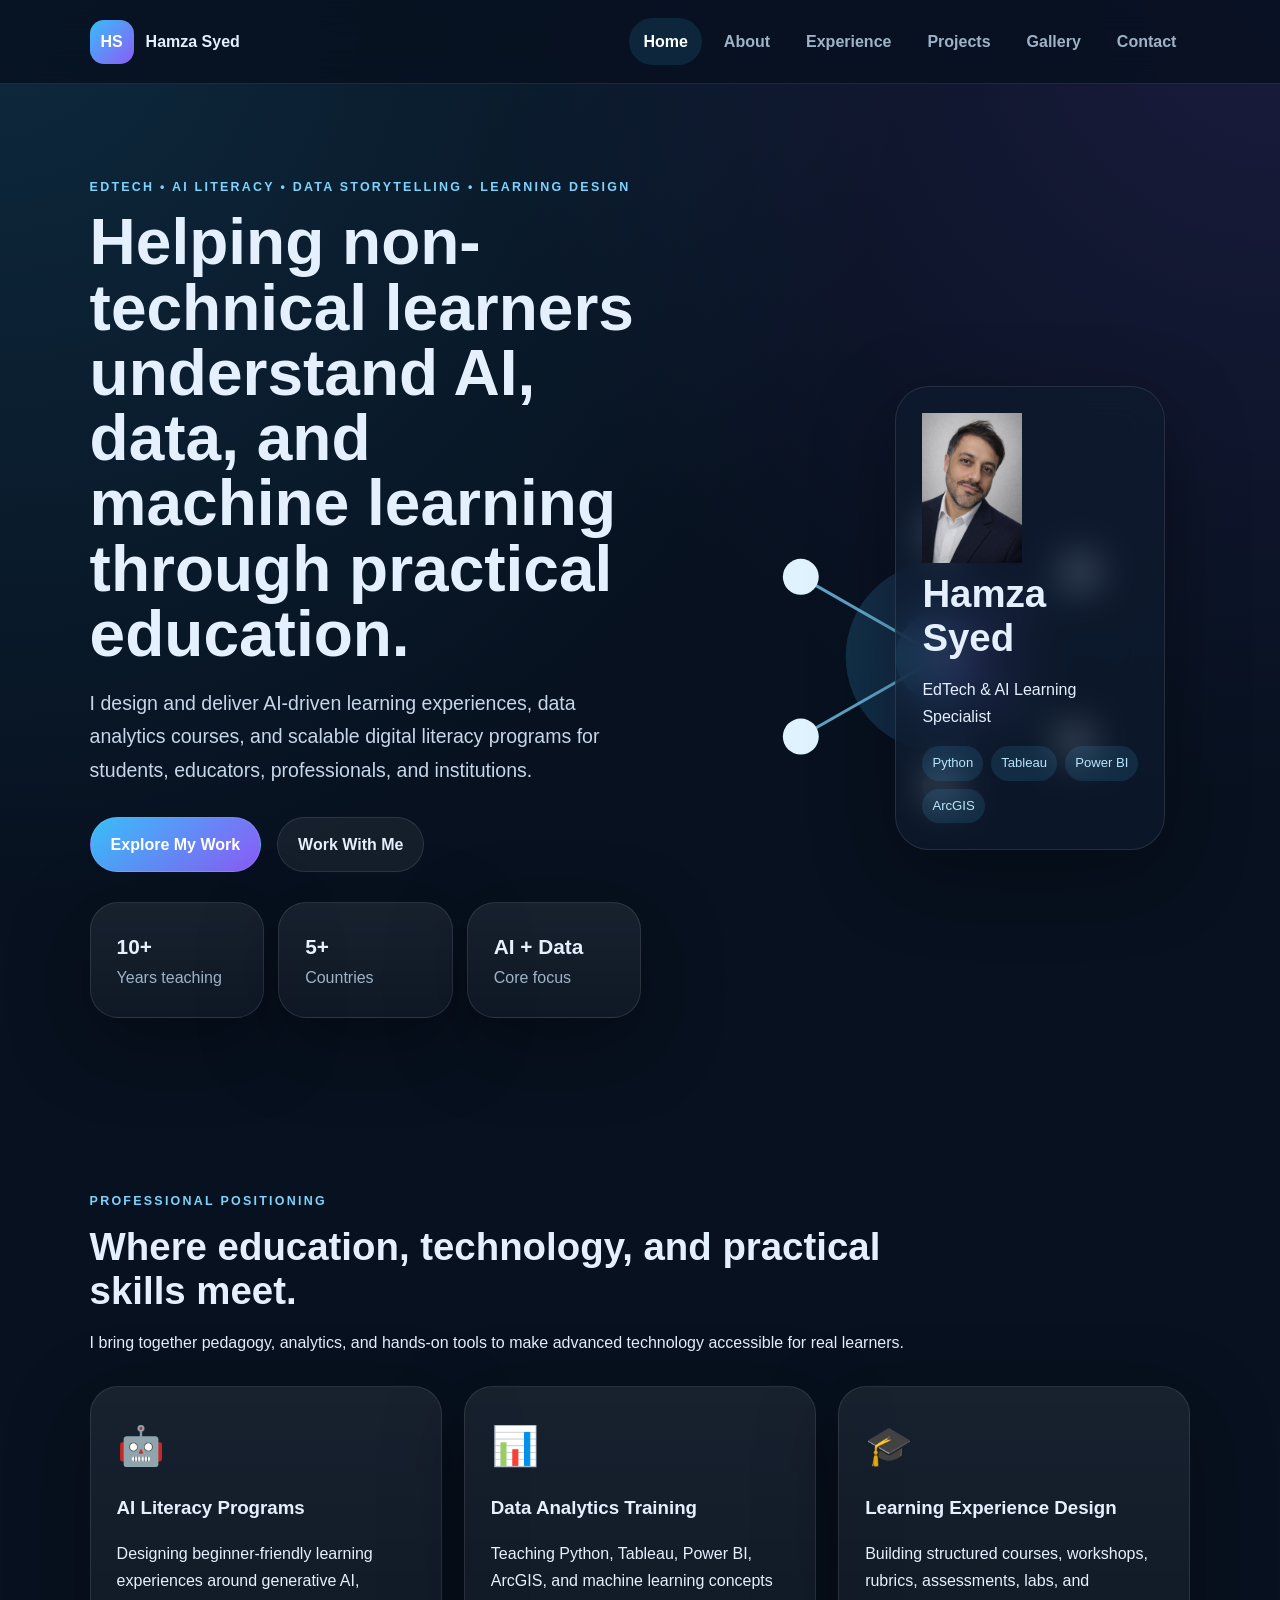
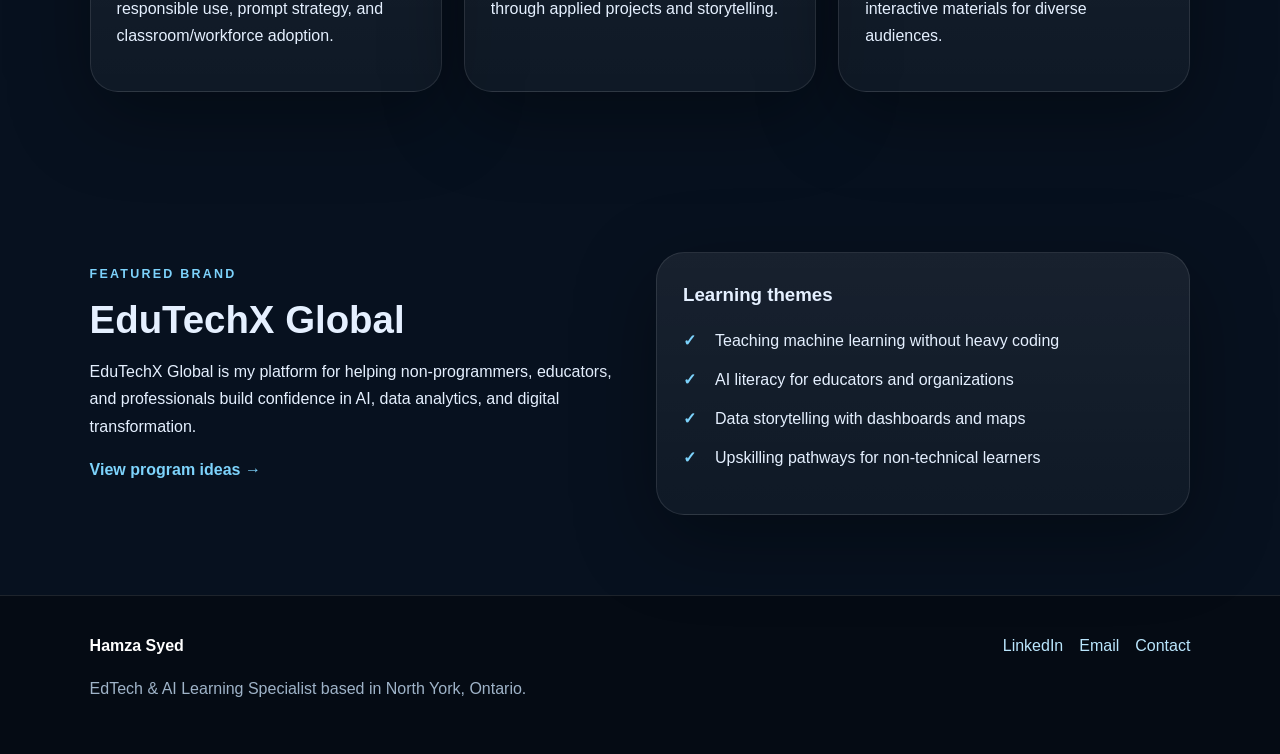
==== commit 54fc846f: "Resize profile image in index.html" ====
--- a/index.html
+++ b/index.html
@@ -41,7 +41,7 @@
       <div class="hero-visual reveal">
         <div class="profile-card">
         
-  <img src="assets/profile.png" width="45" height="65">
+  <img src="assets/profile.png" width="100" height="150">
 
           <h2>Hamza Syed</h2>
           <p>EdTech & AI Learning Specialist</p>
